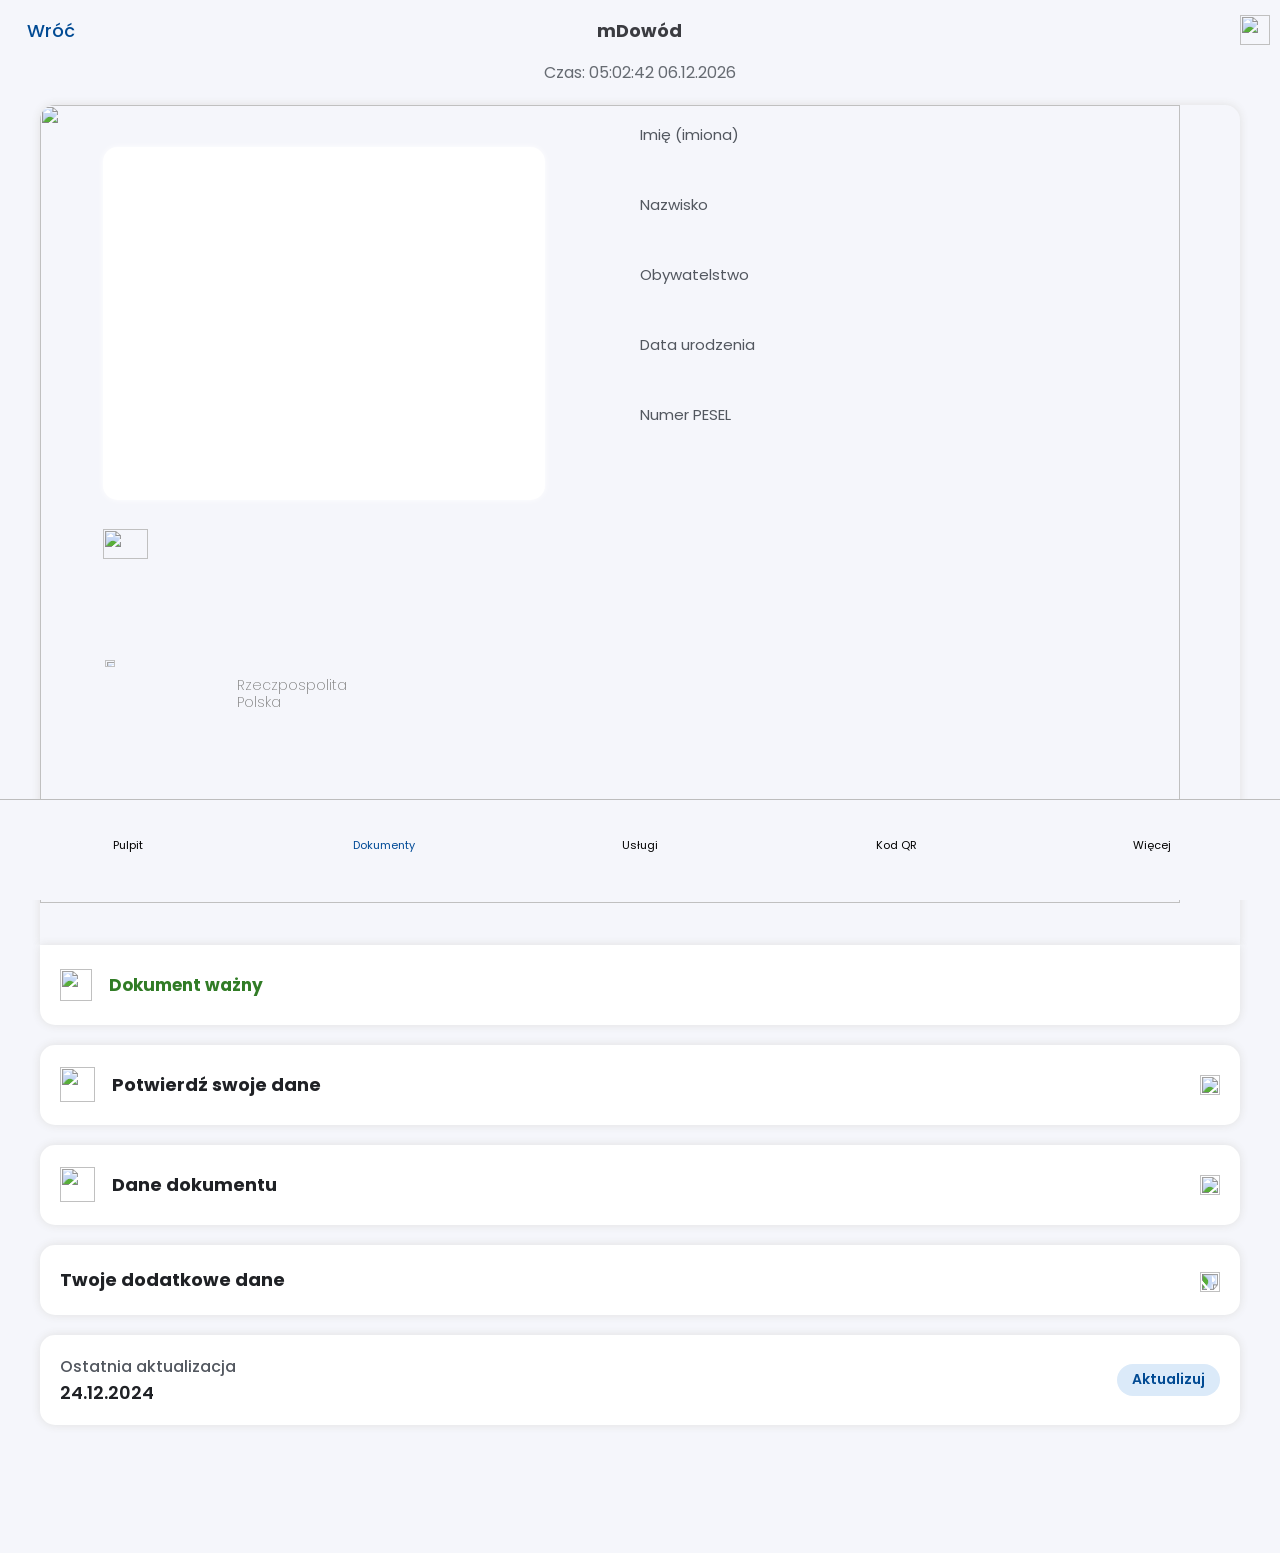
==== card.html @ e3840090 "Add files via upload" ====
<head>
    <title>mObywatel</title>
    <meta charset="UTF-8">
    <link rel="stylesheet" href="assets/card.css?v=1.2">
    <link rel="stylesheet" href="assets/main.css">
    <link rel="icon" type="image/x-icon" href="https://i.imgur.com/n4zJhma.png">
    <link rel="apple-touch-icon" href="https://i.imgur.com/n4zJhma.png">
    <link rel="shortcut icon" href="https://i.imgur.com/n4zJhma.png">
    <meta name="format-detection" content="telephone=no">
    <meta name="viewport" content="width=device-width, initial-scale=0.8, user-scalable=no">
    <meta name="mobile-web-app-capable" content="yes">
</head>
<body>
    <div class="top_grid">
        <div class="action_grid">
            <img src="https://i.imgur.com/MBLAM9x.png" class="back_img">
            <p onclick="sendTo('home')" class="back_text">Wróć</p>
        </div>
        <p class="title_text">mDowód</p>
        <img src="https://i.imgur.com/YQ6jvg7.png" class="help_img">
    </div>

    <div class="confirm">
        <div class="opacity" onclick="closePage()"></div>
        <div class="page_1 page">
            <p class="confirm_title">Wybierz dokument</p>
            <div class="confirm_list">
                <div class="card card_1">
                    <div class="card_inner">
                        <p class="confirm_name">Dowód osobisty</p>
                        <p class="confirm_description">Zobaczysz tutaj dane swojego dowodu osobistego. Ale jeśli chcesz potwierdzić tożsamość, potrzebujesz fizycznego dokumentu.</p>
                        <p class="confirm_button" onclick="openPage(2)">Pokaż dane</p>
                    </div>
                </div>
                <div class="card card_2">
                    <div class="card_inner">
                        <p class="confirm_name">mDowód</p>
                        <p class="confirm_description">Nie używaj danych mDowodu w banku (do 31 sierpnia), gdy wyjeżdżasz za granicę lub składasz wniosek o dowód osobisty.</p>
                        <p class="confirm_button" onclick="openPage(3)">Pokaż dane</p>
                    </div>
                </div>
            </div>
            <p class="confirm_close close_page_1" onclick="closePage()">Zamknij</p>
        </div>
        <div class="page page_2 page_other">
            <p class="confirm_title">Dane dowodu osobistego</p>
            <div class="confirm_info">
                <div class="confirm_box">
                    <p class="box_top">Seria i numer</p>
                    <p class="box_value box_highlight">ZZC 108201</p>
                    <button class="main_button">Kopiuj</button>
                </div>
                <div class="confirm_box">
                    <p class="box_top">Organ wydający</p>
                    <p class="box_value">URZĄD MIEJSKI W WARSZAWIE</p>
                </div>
                <div class="confirm_box">
                    <p class="box_top">Termin ważności</p>
                    <p class="box_value">11.09.2032</p>
                </div>
                <div class="confirm_box" style="border: none;">
                    <p class="box_top">Termin wydania</p>
                    <p class="box_value">11.09.2022</p>
                </div>
            </div>
            <p class="confirm_close close_page_2" onclick="closePage()">Zamknij</p>
            <p class="confirm_back back" onclick="openPage(1)">Wróć</p>
        </div>
        <div class="page page_3 page_other">
            <p class="confirm_title">Dane mDowodu</p>
            <div class="confirm_info">
                <div class="confirm_box">
                    <p class="box_top">Seria i numer</p>
                    <p class="box_value box_highlight">ZZC 108201</p>
                    <button class="main_button">Kopiuj</button>
                </div>
                <div class="confirm_box">
                    <p class="box_top">Organ wydający</p>
                    <p class="box_value">URZĄD MIEJSKI W WARSZAWIE</p>
                </div>
                <div class="confirm_box">
                    <p class="box_top">Termin ważności</p>
                    <p class="box_value">11.09.2032</p>
                </div>
                <div class="confirm_box">
                    <p class="box_top">Imię ojca</p>
                    <p class="box_value">ANDRZEJ</p>
                </div>
                <div class="confirm_box" style="border: none;">
                    <p class="box_top">Imię matki</p>
                    <p class="box_value">KATARZYNA</p>
                </div>
            </div>
            <p class="confirm_close close_page_2" onclick="closePage()">Zamknij</p>
            <p class="confirm_back back" onclick="openPage(1)">Wróć</p>
        </div>
    </div>

    <div class="bottom_bar">
        <div class="bottom_bar_grid">
            <div class="bottom_element_grid" send="home">
                <div class="bottom_element_image home"></div>
                <p class="bottom_element_text">Pulpit</p>
            </div>
            <div class="bottom_element_grid" send="documents">
                <div class="bottom_element_image documents_open"></div>
                <p class="bottom_element_text open">Dokumenty</p>
            </div>
            <div class="bottom_element_grid" send="services">
                <div class="bottom_element_image services"></div>
                <p class="bottom_element_text">Usługi</p>
            </div>
            <div class="bottom_element_grid" send="qr">
                <div class="bottom_element_image qr"></div>
                <p class="bottom_element_text">Kod QR</p>
            </div>
            <div class="bottom_element_grid" send="more">
                <div class="bottom_element_image more"></div>
                <p class="bottom_element_text">Więcej</p>
            </div>
        </div>
    </div>
    <p class="time_text" id="time"></p>
    <div class="id_image_data">
        <img draggable="false" class="id_image" src="https://i.imgur.com/iIC6KW5.png">
        <div class="inset">

        </div>
        <div class="id_own_image" style="background-image: url('https://i.imgur.com/7vHo48p.jpg');"></div>
        <img draggable="false" src="https://i.imgur.com/PzfFFls.gif" class="flag_video">
        <img draggable="false" src="https://i.imgur.com/78P43gU.gif" class="eagle_video">
        <p class="eagle_text">Rzeczpospolita<br>Polska</p>
        <div class="id_data_grid">
            <div class="data_holder">
                <p class="data_title firstname" id="name"></p>
                <p class="data_value">Imię (imiona)</p>
            </div>
            <div class="data_holder">
                <p class="data_title surname" id="surname"></p>
                <p class="data_value">Nazwisko</p>
            </div>
            <div class="data_holder">
                <p class="data_title" id="nationality"></p>
                <p class="data_value">Obywatelstwo</p>
            </div>
            <div class="data_holder">
                <p class="data_title" id="birthday"></p>
                <p class="data_value">Data urodzenia</p>
            </div>
            <div class="data_holder">
                <p class="data_title" id="pesel"></p>
                <p class="data_value">Numer PESEL</p>
            </div>
        </div>
    </div>
    <div class="id_bottom">
        <div class="bottom_grid">
            <img class="bottom_image" src="https://i.imgur.com/5S1bgPj.png">
            <p class="bottom_text" style="color: #317C26; font-size: 17px;">Dokument ważny</p>
        </div>
    </div>
    <div class="other_grid">
        <div class="bottom_holder" onclick="sendTo('qr')">
            <div class="bottom_grid">
                <img class="bottom_image" style="width: 35px;" src="https://i.imgur.com/xUBD93p.png">
                <p class="bottom_text" style="color: #1f2125;">Potwierdź swoje dane</p>
            </div>
            <img class="action_arrow" src="https://i.imgur.com/aUZmu0W.png">
        </div>
        <div class="bottom_holder" onclick="openPage(1)">
            <div class="bottom_grid">
                <img class="bottom_image" style="width: 35px;" src="https://i.imgur.com/4MOtjzn.png">
                <p class="bottom_text" style="color: #1f2125;">Dane dokumentu</p>
            </div>
            <img class="action_arrow" src="https://i.imgur.com/aUZmu0W.png">
        </div>
        <div class="bottom_holder info_holder">
            <div class="bottom_grid">
                <p class="bottom_text" style="color: #1f2125; margin-left: 0px;">Twoje dodatkowe dane</p>
            </div>
            <img class="action_arrow" src="https://i.imgur.com/aUZmu0W.png">
            <div class="additional_holder">
                <div class="additional_grid">
                    <p class="additional_title">Nazwisko rodowe</p>
                    <p class="additional_subtitle" id="familyName"></p>
                </div>
                <div class="additional_grid">
                    <p class="additional_title">Płeć</p>
                    <p class="additional_subtitle" id="sex"></p>
                </div>
                <div class="additional_grid">
                    <p class="additional_title">Nazwisko rodowe ojca</p>
                    <p class="additional_subtitle" id="fathersFamilyName"></p>
                </div>
                <div class="additional_grid">
                    <p class="additional_title">Nazwisko rodowe matki</p>
                    <p class="additional_subtitle" id="mothersFamilyName"></p>
                </div>
                <div class="additional_grid">
                    <p class="additional_title">Miejsce urodzenia</p>
                    <p class="additional_subtitle" id="birthPlace"></p>
                </div>
                <div class="additional_grid">
                    <p class="additional_title">Kraj urodzenia</p>
                    <p class="additional_subtitle" id="countryOfBirth"></p>
                </div>
                <div class="additional_grid">
                    <p class="additional_title">Adres zameldowania na pobyt stały</p>
                    <p class="additional_subtitle" id="adress"></p>
                </div>
                <div class="additional_grid" style="border-bottom: none;">
                    <p class="additional_title">Data zameldowania na pobyt stały</p>
                    <p class="additional_subtitle home_date"></p>
                </div>
            </div>
        </div>
        <div class="bottom_holder" style="height: 90px; margin-bottom: 120px;">
            <div class="bottom_update">
                <div class="bottom_update_grid">
                    <p class="bottom_update_text" style="margin-left: 0px;">Ostatnia aktualizacja</p>
                    <p class="bottom_update_value" style="margin-left: 0px;"></p>
                </div>
                <button class="main_button update">Aktualizuj</button>
            </div>
        </div>
    </div>
    <script src="assets/bar.js"></script>
    <script src="assets/card.js?v=1.0"></script>
    <script src="assets/manifest.js"></script>
</body>
---- assets/card.css ----
body .bottom_bar{
    z-index: 1;
}

.back_img{
    width: 17px;
    margin-top: auto;
    margin-bottom: auto;
}

.eagle_text{
    font-size: 14px;
    font-weight: 200;
    margin-top: 0px;
    margin-bottom: auto;
    height: max-content;
    line-height: 17px;
    margin-left: 1px;
    color: gray;
}

.action_grid{
    cursor: pointer;
    margin-left: 10px;
    display: grid;
    grid-template-columns: max-content max-content;
}

.title_text{
    font-size: 18px;
    color: #3b3c41;
    text-align: center;
    width: 100%;
    font-weight: bold;
    margin-top: auto;
    margin-bottom: auto;
    height: max-content;
}

.id_data_grid{
    position: absolute;
    top: 18px;
    left: 50%;
    display: grid;
    grid-template-columns: 100%;
    grid-auto-flow: row;
    grid-auto-rows: 70px;
}

.data_value{
    color: #52575f;
    height: max-content;
    margin-top: auto;
    margin-bottom: auto;
    font-size: 15px;
}

.data_holder{
    width: 100%;
    height: max-content;
    display: grid;
    grid-template-columns: 100%;
    grid-template-rows: max-content max-content;
}

.flag_video{
    position: absolute;
    top: 50.5%;
    left: 7.5%;
    width: 18.9%;
}

.eagle_text{
    position: absolute;
    top: 68.1%;
    left: 18%;
    width: 20%;
}

.eagle_video{
    position: absolute;
    top: 66.1%;
    left: 7.7%;
    width: 8.8%;
}

.data_title{
    font-weight: 600;
    font-size: 18px;
    height: max-content;
    margin-top: auto;
    margin-bottom: auto;
}

.id_image_data{
    position: relative;
}

.id_image{
    z-index: -1;
    width: 95%;
    margin-left: auto;
    margin-right: auto;
    display: block;
    z-index: -1;
    pointer-events: none;
    box-shadow: var(--shadow);
    clip-path: inset(-10px -10px 0px -10px);
    border-radius: 15px 15px 0px 0px;
}

.other_grid{
    margin-top: 10px;
    display: grid;
    grid-auto-flow: row;
    grid-auto-rows: max-content;
    width: 95%;
    margin-left: auto;
    margin-right: auto;
}

.bottom_text{
    font-size: 18px;
    font-weight: bold;
    margin-top: auto;
    margin-bottom: auto;
    margin-left: 17px;
}

.bottom_grid{
    position: relative;
    display: grid;
    grid-template-columns: max-content max-content max-content;
    height: 100%;
    width: max-content;
    margin-top: auto;
    margin-bottom: auto;
    margin-left: 20px;
    margin-right: auto;
}

.bottom_image{
    pointer-events: none;
    width: 32px;
    margin-top: auto;
    margin-bottom: auto;
}

.inset{
    box-shadow: inset 0px 0px 20px white;
    background-color: transparent;
    position: absolute;
    top: 5%;
    left: 7.5%;
    width: 35%;
    border-radius: 15px;
    height: 42%;
    z-index: 1;
    background-position: center;
    background-size: 100%;
    background-repeat: no-repeat;
}

.id_own_image{
    pointer-events: none;
    filter: grayscale(1);
    box-shadow: 0px 0px 5px white;
    position: absolute;
    top: 5%;
    left: 7.5%;
    width: 35%;
    border-radius: 15px;
    height: 42%;
    background-color: white;
    background-position: center;
    background-size: 100%;
    background-repeat: no-repeat;
    z-index: 0;
}

.bottom_update{
    display: grid;
    grid-template-columns: 50% 50%;
    grid-template-rows: 100%;
    height: 100%;
}

.bottom_update_grid{
    margin-left: 20px;
    margin-top: auto;
    margin-bottom: auto;
    display: grid;
    grid-template-columns: 100%;
    grid-template-rows: max-content max-content;
    height: max-content;
}

.bottom_update_text{
    height: max-content;
    margin-top: auto;
    margin-bottom: auto;
    color: #52575f;
    font-size: 16px;
    font-weight: 500;
}

.bottom_update_value{
    height: max-content;
    margin-top: auto;
    margin-bottom: auto;
    color: #1f2125;
    font-weight: 600;
    font-size: 18px;
}

.action_arrow{
    position: absolute;
    top: 0;
    bottom: 0;
    right: 20px;
    width: 20px;
    order: 100;
    margin-top: auto;
    margin-bottom: auto;
    transition: 200ms;
}

.id_bottom{
    box-shadow: var(--shadow);
    border-radius: 0px 0px 15px 15px;
    background-color: white;
    height: 80px;
    z-index: 1;
    width: 95%;
    margin-left: auto;
    margin-right: auto;
}

.back_text{
    color: #014A93;
    font-weight: 500;
    font-size: 18px;
    height: max-content;
    margin-top: auto;
    margin-bottom: auto;
}

.help_img{
    width: 30px;
    margin-right: 10px;
    margin-left: auto;
    margin-top: auto;
    margin-bottom: auto;
    cursor: pointer;
}

.top_grid{
    z-index: 1;
    background-color: #f5f6fb;
    position: fixed;
    top: -10px;
    height: 60px;
    left: 0;
    width: 100%;
    display: grid;
    margin-top: 10px;
    grid-template-columns: repeat(3, calc(100% / 3));
}

.time_text{
    margin-top: 60px;
    margin-bottom: 20px;
    color: #666b72;
    margin-left: auto;
    margin-right: auto;
    text-align: center;
}

.bottom_holder{
    position: relative;
    width: 100%;
    height: 80px;
    background-color: white;
    box-shadow: var(--shadow);
    border-radius: 15px;
    margin-top: 10px;
    margin-bottom: 10px;
    overflow: hidden;
    transition: 200ms; 
}

.info_holder .bottom_grid{
    height: 70px;
}

.info_holder{
    height: unset;
    transition: 200ms;
    max-height: 70px;
}

.additional_holder{
    height: max-content;
    display: grid;
    grid-template-columns: 100%;
    grid-auto-rows: max-content;
    grid-auto-flow: row;
}

.info_holder .action_arrow{
    rotate: 90deg;
    top: 27px;
    bottom: auto;
}

.unfolded{
    height: unset;
    max-height: 800px;
}

.unfolded .action_arrow{
    rotate: 270deg;
}

.additional_title{
    font-size: 15px;
    margin-top: auto;
    margin-bottom: auto;
    height: max-content;
}

.additional_subtitle{
    font-size: 17px;
    font-weight: 500;
    margin-top: 3px;
    margin-bottom: 17px;
    height: max-content;
}

.additional_grid{
    display: grid;
    width: 90%;
    margin-left: auto;
    margin-right: auto;
    border-bottom: 0.1px solid rgb(146, 146, 146);
    margin-top: 5px;
    margin-bottom: 10px;
}

.confirm{
    position: fixed;
    top: 0;
    left: 0;
    width: 100%;
    height: 100%;
    z-index: 2;
    width: 0%;
}

.opacity{
    background-color: black;
    opacity: 0;
    width: 100%;
    height: 100%;
    transition: 400ms;
}

.page{
    transition: 400ms;
    height: 90%;
    position: fixed;
    bottom: 0;
    bottom: -2000px;
    left: 0;
    width: 100%;
    background-color: white;
    border-radius: 30px 30px 0 0;
}

.confirm_close{
    width: 90%;
    margin-left: auto;
    margin-right: auto;
    border: 1px solid var(--text);
    border-radius: 25px;
    height: 50px;
    line-height: 50px;
    text-align: center;
    color: var(--text);
    font-weight: 400;
}

.confirm_title{
    width: max-content;
    margin-left: auto;
    margin-right: auto;
    height: max-content;
    font-size: 17px;
    font-weight: bold;
    margin-top: 50px;
    margin-bottom: 40px;
}

.card{
    background-size: 100%;
    width: 90%;
    background-repeat: no-repeat;
    background-position: center;
    height: 220px;
    border-radius: 15px;
    margin-left: auto;
    margin-right: auto;
    position: relative;
    margin-bottom: 20px;
}

.card_inner{
    width: 85%;
    height: 80%;
    position: absolute;
    top: 0;
    bottom: 0;
    left: 0;
    right: 0;
    margin-top: auto;
    margin-bottom: auto;
    margin-left: auto;
    margin-right: auto;
}

.confirm_name{
    width: max-content;
    font-size: 25px;
    font-weight: bold;
    margin-top: auto;
    margin-bottom: auto;
    height: max-content;
}

.confirm_description{
    font-size: 13px;
    font-weight: 400;
    line-height: 16px;
}

.confirm_button{
    background-color: var(--text);
    border-radius: 25px;
    height: 50px;
    width: 100%;
    text-align: center;
    line-height: 50px;
    color: white;
    font-size: 18px;
    font-weight: 600;
}

.card_1{
    background-image: url('https://i.imgur.com/07ktkye.png');
}

.card_2{
    background-image: url('https://i.imgur.com/uowv4a7.png');
}

.page_other .confirm_title{
    margin-left: 0;
    margin-right: auto;
    margin-top: 30px;
    margin-left: 30px;
    margin-bottom: 10px;
}

.confirm_info{
    width: 90%;
    margin-left: auto;
    margin-right: auto;
    height: max-content;
    border: 0.5px solid rgb(194, 193, 193);
    border-radius: 15px;
    display: grid;
    grid-template-columns: 100%;
    grid-auto-flow: row;
    grid-auto-rows: max-content;
}

.confirm_box{
    position: relative;
    width: 90%;
    margin-left: auto;
    margin-right: auto;
    border-bottom: 1px solid rgb(194, 193, 193);
}

.confirm_back{
    text-align: center;
    color: var(--text);
}

.box_top{
    font-size: 15px;
    margin-top: 10px;
    margin-bottom: auto;
    height: max-content;
}

.confirm_box .main_button{
    position: absolute;
    right: 10px;
    top: 0;
    bottom: 0;
    margin-top: auto;
    margin-bottom: auto;
    margin-right: 0;
}

.box_value{
    font-size: 17px;
    font-weight: 500;
    margin-top: auto;
    margin-bottom: 10px;
    height: max-content;
}

.box_highlight{
    font-size: 25px;
    font-weight: 600;
    margin-top: 10px;
}

.page_open{
    width: 100%;
}

.page_open .opacity{
    opacity: 0.5;
}

.page_1_open .page_1{
    bottom: 0;
}

.page_2_open .page_2{
    bottom: 0;
}

.page_3_open .page_3{
    bottom: 0;
}
---- assets/main.css ----
@import url('https://fonts.googleapis.com/css2?family=Poppins:ital,wght@0,100;0,200;0,300;0,400;0,500;0,600;0,700;0,800;0,900;1,100;1,200;1,300;1,400;1,500;1,600;1,700;1,800;1,900&family=Roboto:ital,wght@0,100;0,300;0,400;0,500;0,700;0,900;1,100;1,300;1,400;1,500;1,700;1,900&display=swap');

:root{
    --home: url('https://i.imgur.com/5diJrXi.png');
    --home-open: url('https://i.imgur.com/sdQYjBt.png');
    --documents: url('https://i.imgur.com/28v1TEk.png');
    --documents-open: url('https://i.imgur.com/ZHx3VDs.png');
    --services: url('https://i.imgur.com/OxfOAfO.png');
    --services-open: url('https://i.imgur.com/3V2f5uA.png');
    --qr: url('https://i.imgur.com/M9MhD3N.png');
    --qr-open: url('https://i.imgur.com/vmr8YVg.png');
    --more: url('https://i.imgur.com/V5SoHXM.png');
    --more-open: url('https://i.imgur.com/e9rnYLl.png');
    --text: #024b97;
    --shadow: 0px 0px 10px rgb(224, 224, 224);
    --background: #f5f6fb;
    --shadow-minimal: 0px 0px 5px rgb(238, 238, 238);
}

body{
    background-color: var(--background);
}

*{
    font-family: "Poppins", sans-serif;
    -webkit-user-select: none;
    -ms-user-select: none;
    user-select: none;
    -webkit-tap-highlight-color: transparent;
}

::-webkit-scrollbar {
    display: none;
}

::-webkit-scrollbar-track {
    display: none;
}

::-webkit-scrollbar-thumb {
    display: none;
}

.top_grid_fixed{
    z-index: 2;
    background-color: var(--background);
    position: fixed;
    top: -10px;
    height: 60px;
    left: 0;
    width: 100%;
    display: grid;
    margin-top: 10px;
    grid-template-columns: repeat(3, calc(100% / 3));
}

.action_grid_fixed{
    cursor: pointer;
    margin-left: 10px;
    display: grid;
    grid-template-columns: max-content max-content;
}

.back_img_fixed{
    width: 17px;
    margin-top: auto;
    margin-bottom: auto;
}

.back_text_fixed{
    color: #014A93;
    font-weight: 500;
    font-size: 18px;
    height: max-content;
    margin-top: auto;
    margin-bottom: auto;
}

.title_text_fixed{
    font-size: 18px;
    color: #3b3c41;
    text-align: center;
    width: 100%;
    font-weight: bold;
    margin-top: auto;
    margin-bottom: auto;
    height: max-content;
}

.help_img_fixed{
    width: 30px;
    margin-right: 10px;
    margin-left: auto;
    margin-top: auto;
    margin-bottom: auto;
    cursor: pointer;
}

.main_button{
    color: #014a93;
    background-color: #dbeaf9;
    width: max-content;
    padding-left: 15px;
    padding-right: 15px;
    font-size: 14px;
    font-weight: 600;
    height: 32px;
    margin-top: auto;
    margin-bottom: auto;
    margin-left: auto;
    margin-right: 20px;
    border-radius: 20px;
    border: none;
}

.bottom_element_image{
    pointer-events: none;
    width: 28px;
    height: 28px;
    margin-left: auto;
    margin-right: auto;
    margin-top: auto;
    margin-bottom: auto;
    background-position: center;
    background-size: 100%;
}

.home{
    background-image: var(--home);
}

.documents{
    background-image: var(--documents);
}

.services{
    background-image: var(--services);
}

.qr{
    background-image: var(--qr);
}

.more{
    background-image: var(--more);
}

.home_open{
    background-image: var(--home-open);
}

.documents_open{
    background-image: var(--documents-open);
}

.services_open{
    background-image: var(--services-open);
}

.qr_open{
    background-image: var(--qr-open);
}

.more_open{
    background-image: var(--more-open);
}

.bottom_element_grid{
    margin-top: 5px;
    margin-left: auto;
    margin-right: auto;
    grid-template-columns: 100%;
    grid-template-rows: max-content max-content;
    height: max-content;
    width: 100%;
    display: grid;
}

.bottom_element_text{
    margin-top: 0;
    font-size: 11px;
    color: black;
    font-weight: 400;
    text-align: center;
}

.bottom_bar_grid{
    display: grid;
    grid-template-columns: repeat(5, calc(100% / 5));
    height: 100%;
    margin-top: 4px;
    width: 100%;
}

.bottom_bar{
    position: fixed;
    background-color: #f5f6fb;
    border-top: 0.1px solid rgb(189, 189, 189);
    bottom: 0;
    left: 0;
    width: 100%;
    height: 100px;
    z-index: 1;
}

.open{
    color: var(--text);
}

.search_grid{
    display: grid;
    width: 98%;
    grid-template-columns: 30px calc(100% - 30px);
    background-color: rgb(229, 230, 235);
    padding: 5px;
    border-radius: 10px;
    margin-top: 0px;
}

.search_icon{
    width: 25px;
    margin-left: 5px;
}

.search{
    outline: none;
    border: none;
    background-color: transparent;
    font-weight: 600;
    font-size: 15px;
    margin-left: 5px;
}

.services_list{
    display: grid;
    grid-template-columns: 100%;
    width: 100%;
    height: max-content;
    grid-auto-flow: row;
    grid-auto-rows: max-content;
    background-color: white;
    border-radius: 10px;
}

.service{
    width: 90%;
    margin-left: auto;
    margin-right: auto;
    display: grid;
    grid-template-columns: 5% 80% 15%;
    border-bottom: 0.5px solid rgb(201, 201, 201);
    height: 80px;
}

.service_icon{
    width: 25px;
    margin-top: auto;
    margin-bottom: auto;
    margin-left: 0px;
}

.service_name{
    margin-top: auto;
    margin-bottom: auto;
    width: 100%;
    height: max-content;
    margin-left: 20px;
    font-weight: 500;
}

.arrow{
    width: 25px;
    margin-top: auto;
    margin-bottom: auto;
    margin-right: 0px;
    margin-left: auto;
}
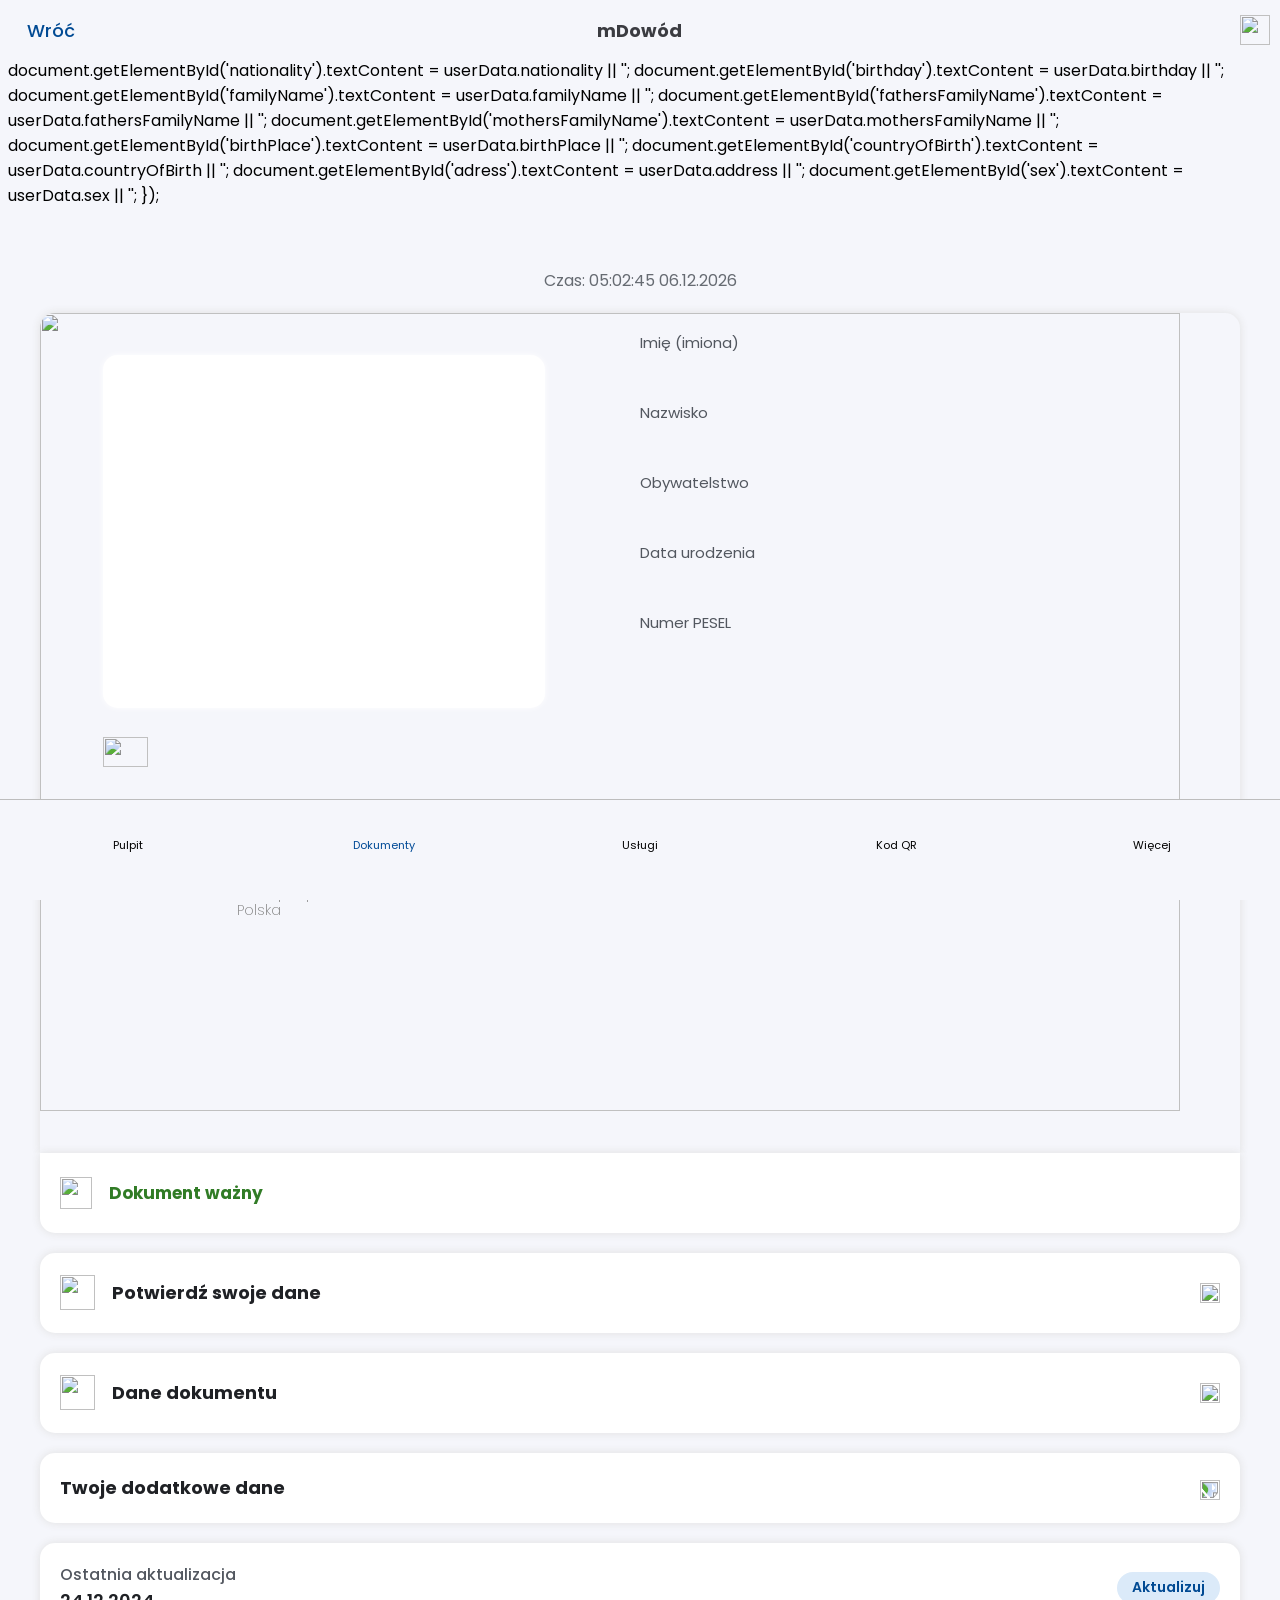
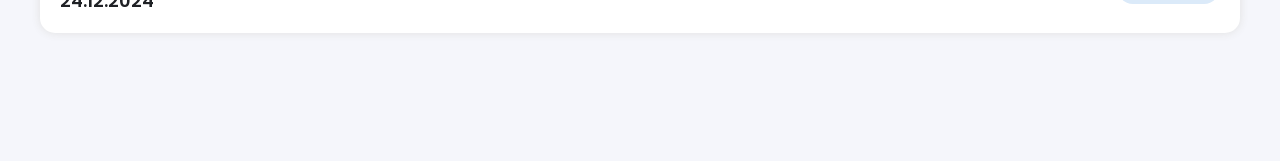
==== commit 2564b66f: "Update card.html" ====
--- a/card.html
+++ b/card.html
@@ -1,3 +1,19 @@
+document.addEventListener('DOMContentLoaded', () => {
+    const userData = JSON.parse(localStorage.getItem('userData')) || {};
+    
+    document.getElementById('name').textContent = userData.name || '';
+    document.getElementById('surname').textContent = userData.surname || '';
+    document.getElementById('nationality').textContent = userData.nationality || '';
+    document.getElementById('birthday').textContent = userData.birthday || '';
+    document.getElementById('familyName').textContent = userData.familyName || '';
+    document.getElementById('fathersFamilyName').textContent = userData.fathersFamilyName || '';
+    document.getElementById('mothersFamilyName').textContent = userData.mothersFamilyName || '';
+    document.getElementById('birthPlace').textContent = userData.birthPlace || '';
+    document.getElementById('countryOfBirth').textContent = userData.countryOfBirth || '';
+    document.getElementById('adress').textContent = userData.address || '';
+    document.getElementById('sex').textContent = userData.sex || '';
+});
+
 <head>
     <title>mObywatel</title>
     <meta charset="UTF-8">
@@ -227,4 +243,4 @@
     <script src="assets/bar.js"></script>
     <script src="assets/card.js?v=1.0"></script>
     <script src="assets/manifest.js"></script>
-</body>+</body>
